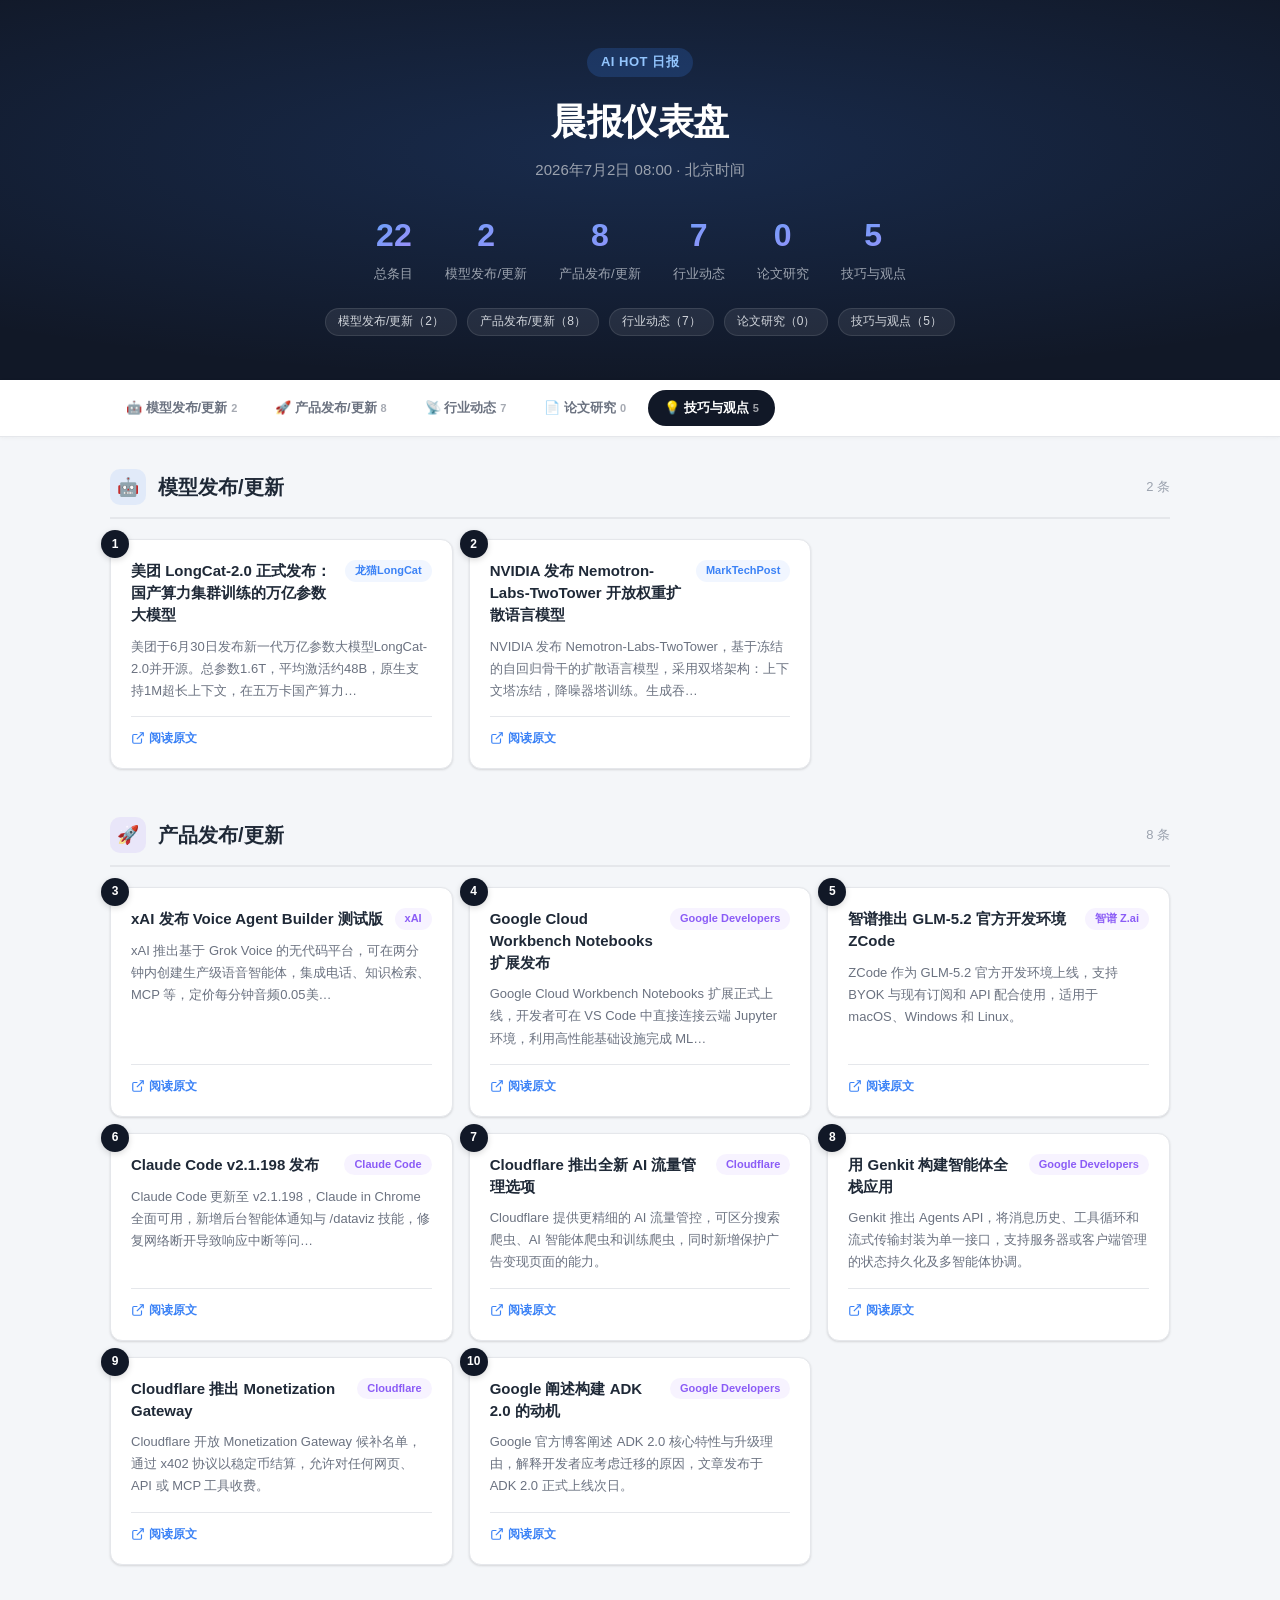
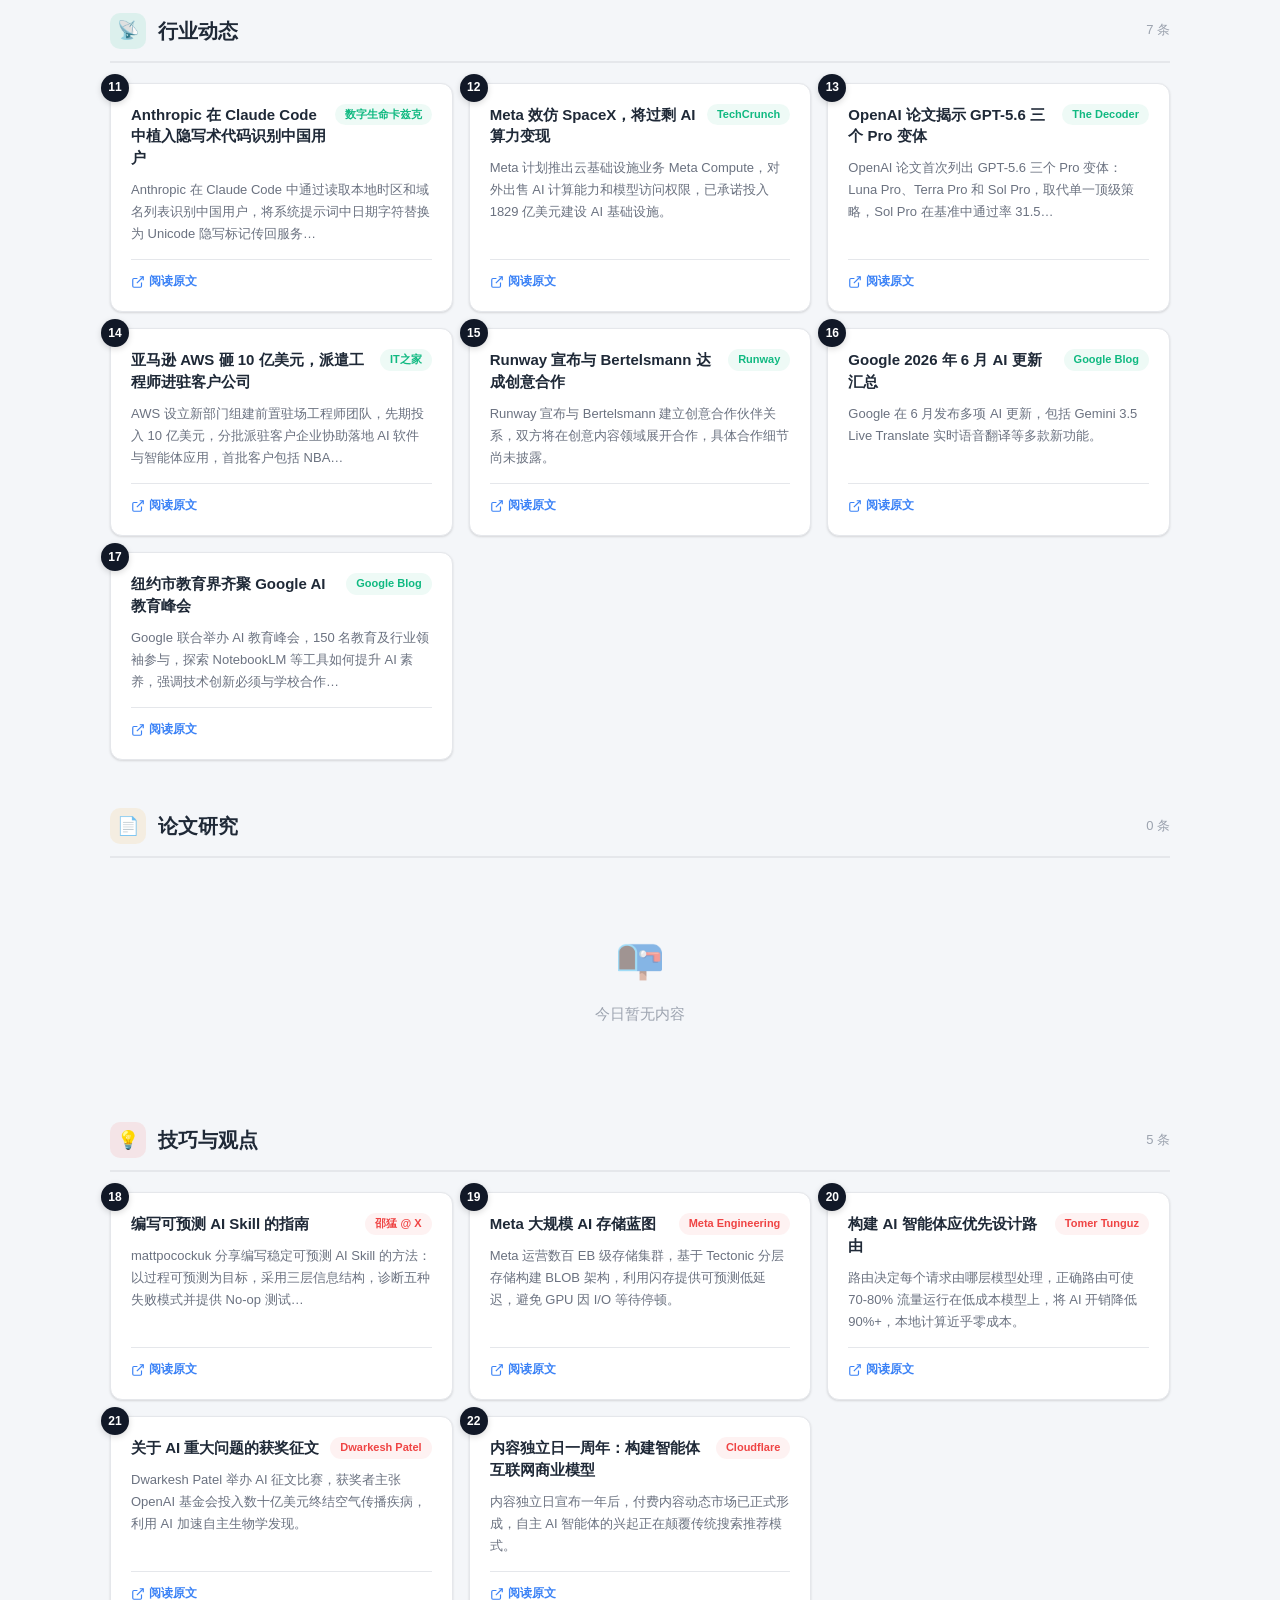
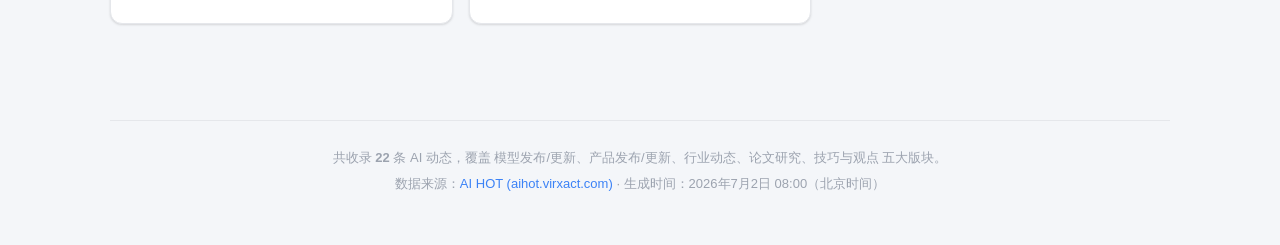
==== ai-daily-2026-07-02.html @ 36b94fb5 "add AI HOT daily report 2026-07-02" ====
<!DOCTYPE html>
<html lang="zh-CN">
<head>
<meta charset="UTF-8">
<meta name="viewport" content="width=device-width, initial-scale=1.0">
<title>AI HOT 日报 — 2026年7月2日</title>
<style>
:root {
  --bg: #f4f6f9;
  --card-bg: #ffffff;
  --hero-bg: #111827;
  --hero-accent: #3b82f6;
  --text-primary: #1f2937;
  --text-secondary: #6b7280;
  --text-muted: #9ca3af;
  --border: #e5e7eb;
  --shadow: 0 1px 3px rgba(0,0,0,.08), 0 1px 2px rgba(0,0,0,.06);
  --shadow-lg: 0 4px 12px rgba(0,0,0,.1);
  --radius: 12px;
  --radius-sm: 8px;
  --chip-bg: #eff6ff;
  --chip-text: #2563eb;
  --tag-colors: #3b82f6, #8b5cf6, #10b981, #f59e0b, #ef4444;
}

*, *::before, *::after { box-sizing: border-box; margin: 0; padding: 0; }

body {
  font-family: -apple-system, BlinkMacSystemFont, "Segoe UI", "PingFang SC", "Hiragino Sans GB", "Microsoft YaHei", "Helvetica Neue", Arial, sans-serif;
  background: var(--bg);
  color: var(--text-primary);
  line-height: 1.6;
  -webkit-font-smoothing: antialiased;
}

/* ── Hero ── */
.hero {
  background: var(--hero-bg);
  color: #fff;
  padding: 48px 24px 44px;
  text-align: center;
  position: relative;
  overflow: hidden;
}
.hero::before {
  content: '';
  position: absolute;
  inset: 0;
  background: radial-gradient(ellipse 80% 60% at 50% 40%, rgba(59,130,246,.18), transparent);
  pointer-events: none;
}
.hero-inner { position: relative; max-width: 720px; margin: 0 auto; }
.hero-badge {
  display: inline-block;
  background: rgba(59,130,246,.2);
  color: #93c5fd;
  font-size: 13px;
  font-weight: 600;
  padding: 4px 14px;
  border-radius: 20px;
  letter-spacing: .5px;
  margin-bottom: 16px;
}
.hero h1 {
  font-size: 36px;
  font-weight: 800;
  letter-spacing: -.5px;
  margin-bottom: 8px;
}
.hero-date {
  font-size: 15px;
  color: #9ca3af;
  margin-bottom: 28px;
}
.hero-stats {
  display: flex;
  justify-content: center;
  gap: 32px;
  flex-wrap: wrap;
}
.stat-item { text-align: center; }
.stat-num {
  font-size: 32px;
  font-weight: 800;
  background: linear-gradient(135deg, #60a5fa, #a78bfa);
  -webkit-background-clip: text;
  -webkit-text-fill-color: transparent;
  background-clip: text;
}
.stat-label { font-size: 13px; color: #9ca3af; margin-top: 2px; }

.hero-section-tags {
  display: flex;
  justify-content: center;
  gap: 10px;
  flex-wrap: wrap;
  margin-top: 24px;
}
.hero-section-tag {
  font-size: 12px;
  padding: 3px 12px;
  border-radius: 14px;
  background: rgba(255,255,255,.08);
  color: #d1d5db;
  border: 1px solid rgba(255,255,255,.1);
}

/* ── Navigation ── */
.nav-wrap {
  position: sticky;
  top: 0;
  z-index: 100;
  background: var(--card-bg);
  border-bottom: 1px solid var(--border);
  box-shadow: 0 1px 4px rgba(0,0,0,.04);
  backdrop-filter: blur(10px);
}
.nav {
  max-width: 1100px;
  margin: 0 auto;
  padding: 10px 20px;
  display: flex;
  gap: 6px;
  overflow-x: auto;
  scrollbar-width: none;
  -ms-overflow-style: none;
}
.nav::-webkit-scrollbar { display: none; }
.nav a {
  flex-shrink: 0;
  text-decoration: none;
  font-size: 13px;
  font-weight: 600;
  color: var(--text-secondary);
  padding: 8px 16px;
  border-radius: 20px;
  transition: all .2s;
  white-space: nowrap;
}
.nav a:hover { background: var(--bg); color: var(--text-primary); }
.nav a.active { background: #111827; color: #fff; }
.nav-count { font-size: 11px; opacity: .6; margin-left: 4px; }

/* ── Main Content ── */
.main {
  max-width: 1100px;
  margin: 0 auto;
  padding: 32px 20px 48px;
}
.section {
  margin-bottom: 48px;
}
.section-header {
  display: flex;
  align-items: center;
  gap: 12px;
  margin-bottom: 20px;
  padding-bottom: 12px;
  border-bottom: 2px solid var(--border);
}
.section-icon {
  width: 36px; height: 36px;
  border-radius: 10px;
  display: flex; align-items: center; justify-content: center;
  font-size: 18px;
  flex-shrink: 0;
}
.section-title {
  font-size: 20px;
  font-weight: 700;
  color: var(--text-primary);
}
.section-count {
  font-size: 13px;
  color: var(--text-muted);
  margin-left: auto;
}

/* ── Cards Grid ── */
.cards {
  display: grid;
  grid-template-columns: repeat(auto-fill, minmax(320px, 1fr));
  gap: 16px;
}
.card {
  background: var(--card-bg);
  border-radius: var(--radius);
  box-shadow: var(--shadow);
  padding: 20px;
  border: 1px solid var(--border);
  transition: box-shadow .2s, transform .2s;
  display: flex;
  flex-direction: column;
  position: relative;
}
.card:hover {
  box-shadow: var(--shadow-lg);
  transform: translateY(-1px);
}
.card-num {
  position: absolute;
  top: -10px;
  left: -10px;
  width: 28px; height: 28px;
  border-radius: 50%;
  background: #111827;
  color: #fff;
  font-size: 12px;
  font-weight: 700;
  display: flex; align-items: center; justify-content: center;
  box-shadow: 0 2px 6px rgba(0,0,0,.15);
}
.card-header {
  display: flex;
  align-items: flex-start;
  justify-content: space-between;
  gap: 8px;
  margin-bottom: 10px;
}
.card-title {
  font-size: 15px;
  font-weight: 700;
  color: var(--text-primary);
  line-height: 1.45;
  flex: 1;
}
.card-source {
  display: inline-block;
  font-size: 11px;
  font-weight: 600;
  padding: 2px 10px;
  border-radius: 12px;
  background: var(--chip-bg);
  color: var(--chip-text);
  white-space: nowrap;
  flex-shrink: 0;
}
.card-summary {
  font-size: 13px;
  color: var(--text-secondary);
  line-height: 1.7;
  flex: 1;
  margin-bottom: 14px;
}
.card-footer {
  display: flex;
  align-items: center;
  justify-content: space-between;
  margin-top: auto;
  padding-top: 12px;
  border-top: 1px solid var(--border);
}
.card-link {
  font-size: 12px;
  font-weight: 600;
  color: var(--hero-accent);
  text-decoration: none;
  display: inline-flex;
  align-items: center;
  gap: 4px;
  transition: color .2s;
}
.card-link:hover { color: #1d4ed8; }
.card-link svg { width: 14px; height: 14px; }

/* ── Empty State ── */
.empty-section {
  text-align: center;
  padding: 48px 20px;
  color: var(--text-muted);
}
.empty-icon { font-size: 40px; margin-bottom: 12px; opacity: .5; }
.empty-text { font-size: 15px; }

/* ── Footer ── */
.footer {
  max-width: 1100px;
  margin: 0 auto;
  padding: 0 20px 48px;
  text-align: center;
}
.footer-inner {
  border-top: 1px solid var(--border);
  padding-top: 24px;
}
.footer-text {
  font-size: 13px;
  color: var(--text-muted);
  line-height: 2;
}
.footer-text a {
  color: var(--hero-accent);
  text-decoration: none;
}
.footer-text a:hover { text-decoration: underline; }

/* ── Responsive ── */
@media (max-width: 768px) {
  .hero { padding: 36px 16px 32px; }
  .hero h1 { font-size: 26px; }
  .hero-stats { gap: 20px; }
  .stat-num { font-size: 26px; }
  .cards { grid-template-columns: 1fr; }
  .section { margin-bottom: 36px; }
}
@media (max-width: 480px) {
  .hero h1 { font-size: 22px; }
  .hero-stats { gap: 16px; }
  .stat-num { font-size: 22px; }
  .hero-section-tags { gap: 6px; }
}
</style>
</head>
<body>

<!-- Hero -->
<header class="hero" id="top">
  <div class="hero-inner">
    <span class="hero-badge">AI HOT 日报</span>
    <h1>晨报仪表盘</h1>
    <p class="hero-date" id="heroDate">—</p>
    <div class="hero-stats" id="heroStats"></div>
    <div class="hero-section-tags" id="heroTags"></div>
  </div>
</header>

<!-- Navigation -->
<nav class="nav-wrap">
  <div class="nav" id="navLinks"></div>
</nav>

<!-- Content -->
<main class="main" id="mainContent"></main>

<!-- Footer -->
<footer class="footer">
  <div class="footer-inner">
    <p class="footer-text" id="footerText"></p>
  </div>
</footer>

<script>
(function() {
  // ── Raw Daily Data ──
  var dailyData = {
    "date":"2026-07-02","generatedAt":"2026-07-02T00:00:00.413Z",
    "sections":[
      {"label":"模型发布/更新","slug":"ai-models","items":[
        {"title":"美团 LongCat-2.0 正式发布：国产算力集群训练的万亿参数大模型","summary":"美团于6月30日发布新一代万亿参数大模型LongCat-2.0并开源。总参数1.6T，平均激活约48B，原生支持1M超长上下文，在五万卡国产算力集群上完成全流程训练与推理。","sourceUrl":"https://mp.weixin.qq.com/s/9XFcx3fmFcmbry5bHMJsow","sourceName":"公众号：龙猫LongCat（美团）"},
        {"title":"NVIDIA 发布 Nemotron-Labs-TwoTower 开放权重扩散语言模型","summary":"NVIDIA 发布 Nemotron-Labs-TwoTower，基于冻结的自回归骨干的扩散语言模型，采用双塔架构：上下文塔冻结，降噪器塔训练。生成吞吐量提升2.42倍。","sourceUrl":"https://www.marktechpost.com/2026/07/01/nvidia-releases-nemotron-labs-twotower","sourceName":"MarkTechPost"}
      ]},
      {"label":"产品发布/更新","slug":"ai-products","items":[
        {"title":"xAI 发布 Voice Agent Builder 测试版","summary":"xAI 推出基于 Grok Voice 的无代码平台，可在两分钟内创建生产级语音智能体，集成电话、知识检索、MCP 等，定价每分钟音频0.05美元。","sourceUrl":"https://x.ai/news/grok-voice-agent-builder","sourceName":"xAI News"},
        {"title":"Google Cloud Workbench Notebooks 扩展发布","summary":"Google Cloud Workbench Notebooks 扩展正式上线，开发者可在 VS Code 中直接连接云端 Jupyter 环境，利用高性能基础设施完成 ML 全流程。","sourceUrl":"https://developers.googleblog.com/ml-development-in-vs-code-with-google-cloud-power-workbench-extension-now-available","sourceName":"Google Developers"},
        {"title":"智谱推出 GLM-5.2 官方开发环境 ZCode","summary":"ZCode 作为 GLM-5.2 官方开发环境上线，支持 BYOK 与现有订阅和 API 配合使用，适用于 macOS、Windows 和 Linux。","sourceUrl":"https://x.com/Zai_org/status/2072349453361557898","sourceName":"智谱 Z.ai"},
        {"title":"Claude Code v2.1.198 发布","summary":"Claude Code 更新至 v2.1.198，Claude in Chrome 全面可用，新增后台智能体通知与 /dataviz 技能，修复网络断开导致响应中断等问题。","sourceUrl":"https://github.com/anthropics/claude-code/releases/tag/v2.1.198","sourceName":"Claude Code"},
        {"title":"Cloudflare 推出全新 AI 流量管理选项","summary":"Cloudflare 提供更精细的 AI 流量管控，可区分搜索爬虫、AI 智能体爬虫和训练爬虫，同时新增保护广告变现页面的能力。","sourceUrl":"https://blog.cloudflare.com/content-independence-day-ai-options","sourceName":"Cloudflare"},
        {"title":"用 Genkit 构建智能体全栈应用","summary":"Genkit 推出 Agents API，将消息历史、工具循环和流式传输封装为单一接口，支持服务器或客户端管理的状态持久化及多智能体协调。","sourceUrl":"https://developers.googleblog.com/build-agentic-full-stack-apps-with-genkit","sourceName":"Google Developers"},
        {"title":"Cloudflare 推出 Monetization Gateway","summary":"Cloudflare 开放 Monetization Gateway 候补名单，通过 x402 协议以稳定币结算，允许对任何网页、API 或 MCP 工具收费。","sourceUrl":"https://blog.cloudflare.com/monetization-gateway","sourceName":"Cloudflare"},
        {"title":"Google 阐述构建 ADK 2.0 的动机","summary":"Google 官方博客阐述 ADK 2.0 核心特性与升级理由，解释开发者应考虑迁移的原因，文章发布于 ADK 2.0 正式上线次日。","sourceUrl":"https://developers.googleblog.com/why-we-built-adk-20","sourceName":"Google Developers"}
      ]},
      {"label":"行业动态","slug":"industry","items":[
        {"title":"Anthropic 在 Claude Code 中植入隐写术代码识别中国用户","summary":"Anthropic 在 Claude Code 中通过读取本地时区和域名列表识别中国用户，将系统提示词中日期字符替换为 Unicode 隐写标记传回服务器，引发争议。","sourceUrl":"https://mp.weixin.qq.com/s/yLb4T2UC16ebKHApdBbgWw","sourceName":"数字生命卡兹克"},
        {"title":"Meta 效仿 SpaceX，将过剩 AI 算力变现","summary":"Meta 计划推出云基础设施业务 Meta Compute，对外出售 AI 计算能力和模型访问权限，已承诺投入 1829 亿美元建设 AI 基础设施。","sourceUrl":"https://techcrunch.com/2026/07/01/meta-like-spacex-looks-to-turn-excess-ai-compute-into-cash","sourceName":"TechCrunch"},
        {"title":"OpenAI 论文揭示 GPT-5.6 三个 Pro 变体","summary":"OpenAI 论文首次列出 GPT-5.6 三个 Pro 变体：Luna Pro、Terra Pro 和 Sol Pro，取代单一顶级策略，Sol Pro 在基准中通过率 31.5% 居首。","sourceUrl":"https://the-decoder.com/openai-paper-reveals-three-gpt-5-6-pro-models-breaking-with-single-top-tier-strategy","sourceName":"The Decoder"},
        {"title":"亚马逊 AWS 砸 10 亿美元，派遣工程师进驻客户公司","summary":"AWS 设立新部门组建前置驻场工程师团队，先期投入 10 亿美元，分批派驻客户企业协助落地 AI 软件与智能体应用，首批客户包括 NBA 与理光。","sourceUrl":"https://www.ithome.com/0/971/071.htm","sourceName":"IT之家"},
        {"title":"Runway 宣布与 Bertelsmann 达成创意合作","summary":"Runway 宣布与 Bertelsmann 建立创意合作伙伴关系，双方将在创意内容领域展开合作，具体合作细节尚未披露。","sourceUrl":"https://runwayml.com/news/runway-announces-creative-partnership-with-bertelsmann","sourceName":"Runway"},
        {"title":"Google 2026 年 6 月 AI 更新汇总","summary":"Google 在 6 月发布多项 AI 更新，包括 Gemini 3.5 Live Translate 实时语音翻译等多款新功能。","sourceUrl":"https://blog.google/innovation-and-ai/technology/ai/google-ai-updates-june-2026","sourceName":"Google Blog"},
        {"title":"纽约市教育界齐聚 Google AI 教育峰会","summary":"Google 联合举办 AI 教育峰会，150 名教育及行业领袖参与，探索 NotebookLM 等工具如何提升 AI 素养，强调技术创新必须与学校合作。","sourceUrl":"https://blog.google/products-and-platforms/products/education/nyc-ai-summit","sourceName":"Google Blog"}
      ]},
      {"label":"论文研究","slug":"paper","items":[]},
      {"label":"技巧与观点","slug":"tip","items":[
        {"title":"编写可预测 AI Skill 的指南","summary":"mattpocockuk 分享编写稳定可预测 AI Skill 的方法：以过程可预测为目标，采用三层信息结构，诊断五种失败模式并提供 No-op 测试。","sourceUrl":"https://x.com/shao__meng/status/2072126769986220157","sourceName":"邵猛 @ X"},
        {"title":"Meta 大规模 AI 存储蓝图","summary":"Meta 运营数百 EB 级存储集群，基于 Tectonic 分层存储构建 BLOB 架构，利用闪存提供可预测低延迟，避免 GPU 因 I/O 等待停顿。","sourceUrl":"https://engineering.fb.com/2026/07/01/data-infrastructure/metas-ai-storage-blueprint-at-scale","sourceName":"Meta Engineering"},
        {"title":"构建 AI 智能体应优先设计路由","summary":"路由决定每个请求由哪层模型处理，正确路由可使 70-80% 流量运行在低成本模型上，将 AI 开销降低 90%+，本地计算近乎零成本。","sourceUrl":"https://www.tomtunguz.com/ai-execution-routing","sourceName":"Tomer Tunguz"},
        {"title":"关于 AI 重大问题的获奖征文","summary":"Dwarkesh Patel 举办 AI 征文比赛，获奖者主张 OpenAI 基金会投入数十亿美元终结空气传播疾病，利用 AI 加速自主生物学发现。","sourceUrl":"https://www.dwarkesh.com/p/blog-prize-winners","sourceName":"Dwarkesh Patel"},
        {"title":"内容独立日一周年：构建智能体互联网商业模型","summary":"内容独立日宣布一年后，付费内容动态市场已正式形成，自主 AI 智能体的兴起正在颠覆传统搜索推荐模式。","sourceUrl":"https://blog.cloudflare.com/agentic-internet-bot-report","sourceName":"Cloudflare"}
      ]}
    ]
  };

  // ── Helpers ──
  var SECTION_SLUGS = ['ai-models','ai-products','industry','paper','tip'];
  var SECTION_LABELS = ['模型发布/更新','产品发布/更新','行业动态','论文研究','技巧与观点'];
  var SECTION_ICONS = ['🤖','🚀','📡','📄','💡'];
  var SECTION_COLORS = ['#3b82f6','#8b5cf6','#10b981','#f59e0b','#ef4444'];

  function fmtBJ(d) { return d.toLocaleDateString('zh-CN',{year:'numeric',month:'long',day:'numeric'}); }
  function fmtFull(d) {
    return d.toLocaleString('zh-CN',{year:'numeric',month:'long',day:'numeric',hour:'2-digit',minute:'2-digit',timeZone:'Asia/Shanghai',hour12:false});
  }

  function shortSource(raw) {
    return raw.replace(/[（(].*[)）]/g,'').replace(/^[^：:]+[：:]\s*/,'').replace(/\s*[（(]?RSS|网页|News[)）]?\s*/gi,'').trim() || raw;
  }

  function truncateCH(str, max) {
    var count = 0, i = 0;
    while (i < str.length && count < max) {
      var ch = str.charCodeAt(i);
      count += (ch >= 0x4e00 && ch <= 0x9fff) || (ch >= 0x3400 && ch <= 0x4dbf) ? 1 : (ch < 256 ? 0.5 : 1);
      i++;
    }
    return i < str.length ? str.slice(0,i).trim() + '…' : str;
  }

  // ── Build sections lookup ──
  var sectionMap = {};
  dailyData.sections.forEach(function(s) { sectionMap[s.label] = s; });

  // ── Merge into fixed 5-section order ──
  var globalIdx = 0;
  var sectionCounts = [];
  var allCards = [];

  var sections = SECTION_LABELS.map(function(label, si) {
    var sec = sectionMap[label] || { label: label, slug: SECTION_SLUGS[si], items: [] };
    var cards = sec.items.map(function(item) {
      globalIdx++;
      return {
        num: globalIdx,
        title: item.title,
        source: shortSource(item.sourceName),
        summary: truncateCH(item.summary, 60),
        url: item.sourceUrl,
        sectionIdx: si
      };
    });
    sectionCounts.push(cards.length);
    allCards.push({ label: label, slug: SECTION_SLUGS[si], icon: SECTION_ICONS[si], color: SECTION_COLORS[si], cards: cards });
    return cards;
  });

  var total = globalIdx;

  // ── Render Hero ──
  var genDate = new Date(dailyData.generatedAt);
  document.getElementById('heroDate').textContent = fmtFull(genDate) + ' · 北京时间';

  var statsHTML = '<div class="stat-item"><div class="stat-num">' + total + '</div><div class="stat-label">总条目</div></div>';
  SECTION_LABELS.forEach(function(l, i) {
    statsHTML += '<div class="stat-item"><div class="stat-num">' + sectionCounts[i] + '</div><div class="stat-label">' + l + '</div></div>';
  });
  document.getElementById('heroStats').innerHTML = statsHTML;

  var tagsHTML = SECTION_LABELS.map(function(l,i) {
    return '<span class="hero-section-tag">' + l + '（' + sectionCounts[i] + '）</span>';
  }).join('');
  document.getElementById('heroTags').innerHTML = tagsHTML;

  // ── Render Nav ──
  var navHTML = SECTION_LABELS.map(function(l,i) {
    return '<a href="#sec-' + SECTION_SLUGS[i] + '">' + SECTION_ICONS[i] + ' ' + l + '<span class="nav-count">' + sectionCounts[i] + '</span></a>';
  }).join('');
  document.getElementById('navLinks').innerHTML = navHTML;

  // ── Render Sections ──
  var mainHTML = '';
  allCards.forEach(function(sec) {
    mainHTML += '<section class="section" id="sec-' + sec.slug + '">';
    mainHTML += '<div class="section-header">';
    mainHTML += '<div class="section-icon" style="background:' + sec.color + '1a;color:' + sec.color + '">' + sec.icon + '</div>';
    mainHTML += '<h2 class="section-title">' + sec.label + '</h2>';
    mainHTML += '<span class="section-count">' + sec.cards.length + ' 条</span>';
    mainHTML += '</div>';

    if (sec.cards.length === 0) {
      mainHTML += '<div class="empty-section"><div class="empty-icon">📭</div><div class="empty-text">今日暂无内容</div></div>';
    } else {
      mainHTML += '<div class="cards">';
      sec.cards.forEach(function(c) {
        mainHTML += '<article class="card">';
        mainHTML += '<span class="card-num">' + c.num + '</span>';
        mainHTML += '<div class="card-header">';
        mainHTML += '<h3 class="card-title">' + esc(c.title) + '</h3>';
        mainHTML += '<span class="card-source" style="background:' + SECTION_COLORS[c.sectionIdx] + '12;color:' + SECTION_COLORS[c.sectionIdx] + '">' + esc(c.source) + '</span>';
        mainHTML += '</div>';
        mainHTML += '<p class="card-summary">' + esc(c.summary) + '</p>';
        mainHTML += '<div class="card-footer">';
        mainHTML += '<a class="card-link" href="' + esc(c.url) + '" target="_blank" rel="noopener noreferrer">';
        mainHTML += '<svg viewBox="0 0 24 24" fill="none" stroke="currentColor" stroke-width="2"><path d="M18 13v6a2 2 0 01-2 2H5a2 2 0 01-2-2V8a2 2 0 012-2h6"/><polyline points="15 3 21 3 21 9"/><line x1="10" y1="14" x2="21" y2="3"/></svg>';
        mainHTML += '阅读原文</a>';
        mainHTML += '</div>';
        mainHTML += '</article>';
      });
      mainHTML += '</div>';
    }
    mainHTML += '</section>';
  });
  document.getElementById('mainContent').innerHTML = mainHTML;

  // ── Footer ──
  document.getElementById('footerText').innerHTML =
    '共收录 <strong>' + total + '</strong> 条 AI 动态，覆盖 ' + SECTION_LABELS.join('、') + ' 五大版块。<br>' +
    '数据来源：<a href="https://aihot.virxact.com" target="_blank" rel="noopener noreferrer">AI HOT (aihot.virxact.com)</a> · ' +
    '生成时间：' + fmtFull(genDate) + '（北京时间）';

  // ── Nav scroll highlight ──
  var navAnchors = document.querySelectorAll('.nav a');
  var observer = new IntersectionObserver(function(entries) {
    entries.forEach(function(e) {
      if (e.isIntersecting) {
        navAnchors.forEach(function(a) { a.classList.remove('active'); });
        var target = document.querySelector('.nav a[href="#' + e.target.id + '"]');
        if (target) target.classList.add('active');
      }
    });
  }, { rootMargin: '-80px 0px -50% 0px' });
  document.querySelectorAll('.section').forEach(function(s) { observer.observe(s); });

  function esc(s) { return String(s).replace(/&/g,'&amp;').replace(/</g,'&lt;').replace(/>/g,'&gt;').replace(/"/g,'&quot;'); }
})();
</script>

</body>
</html>
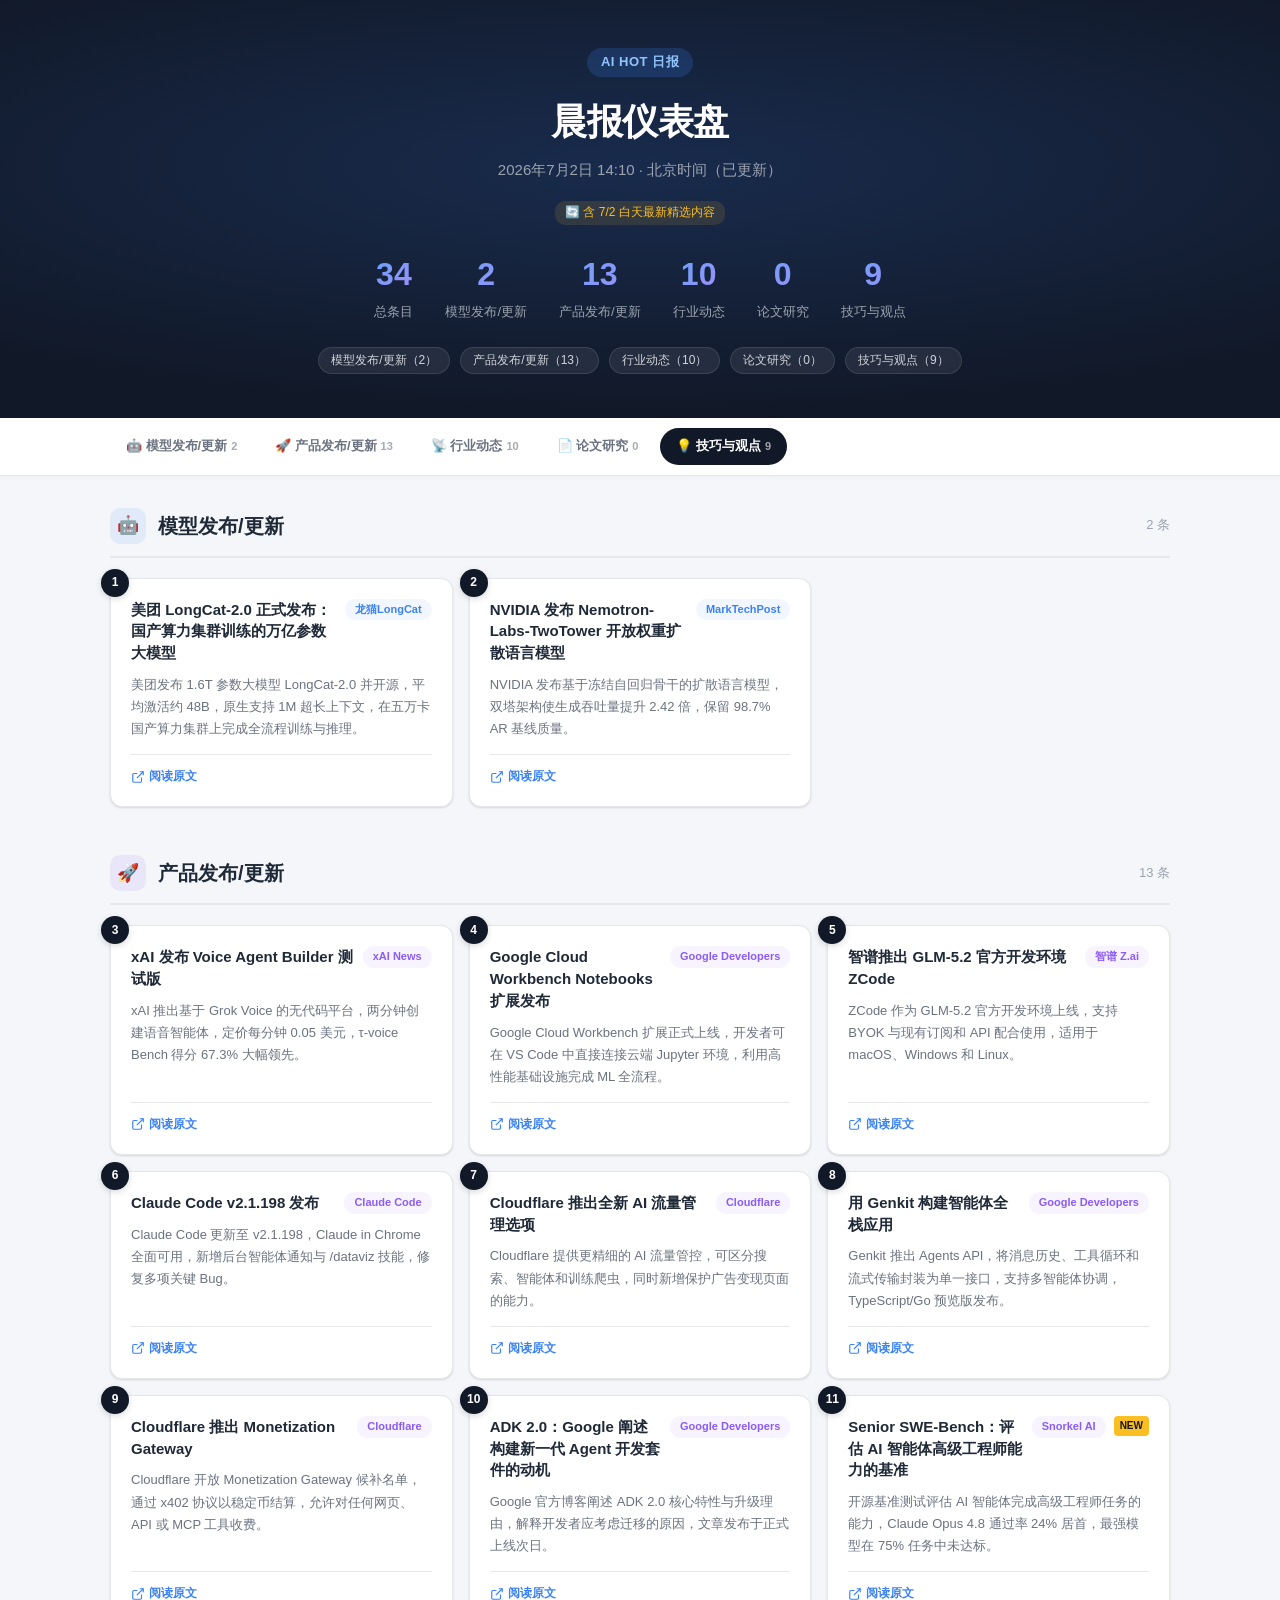
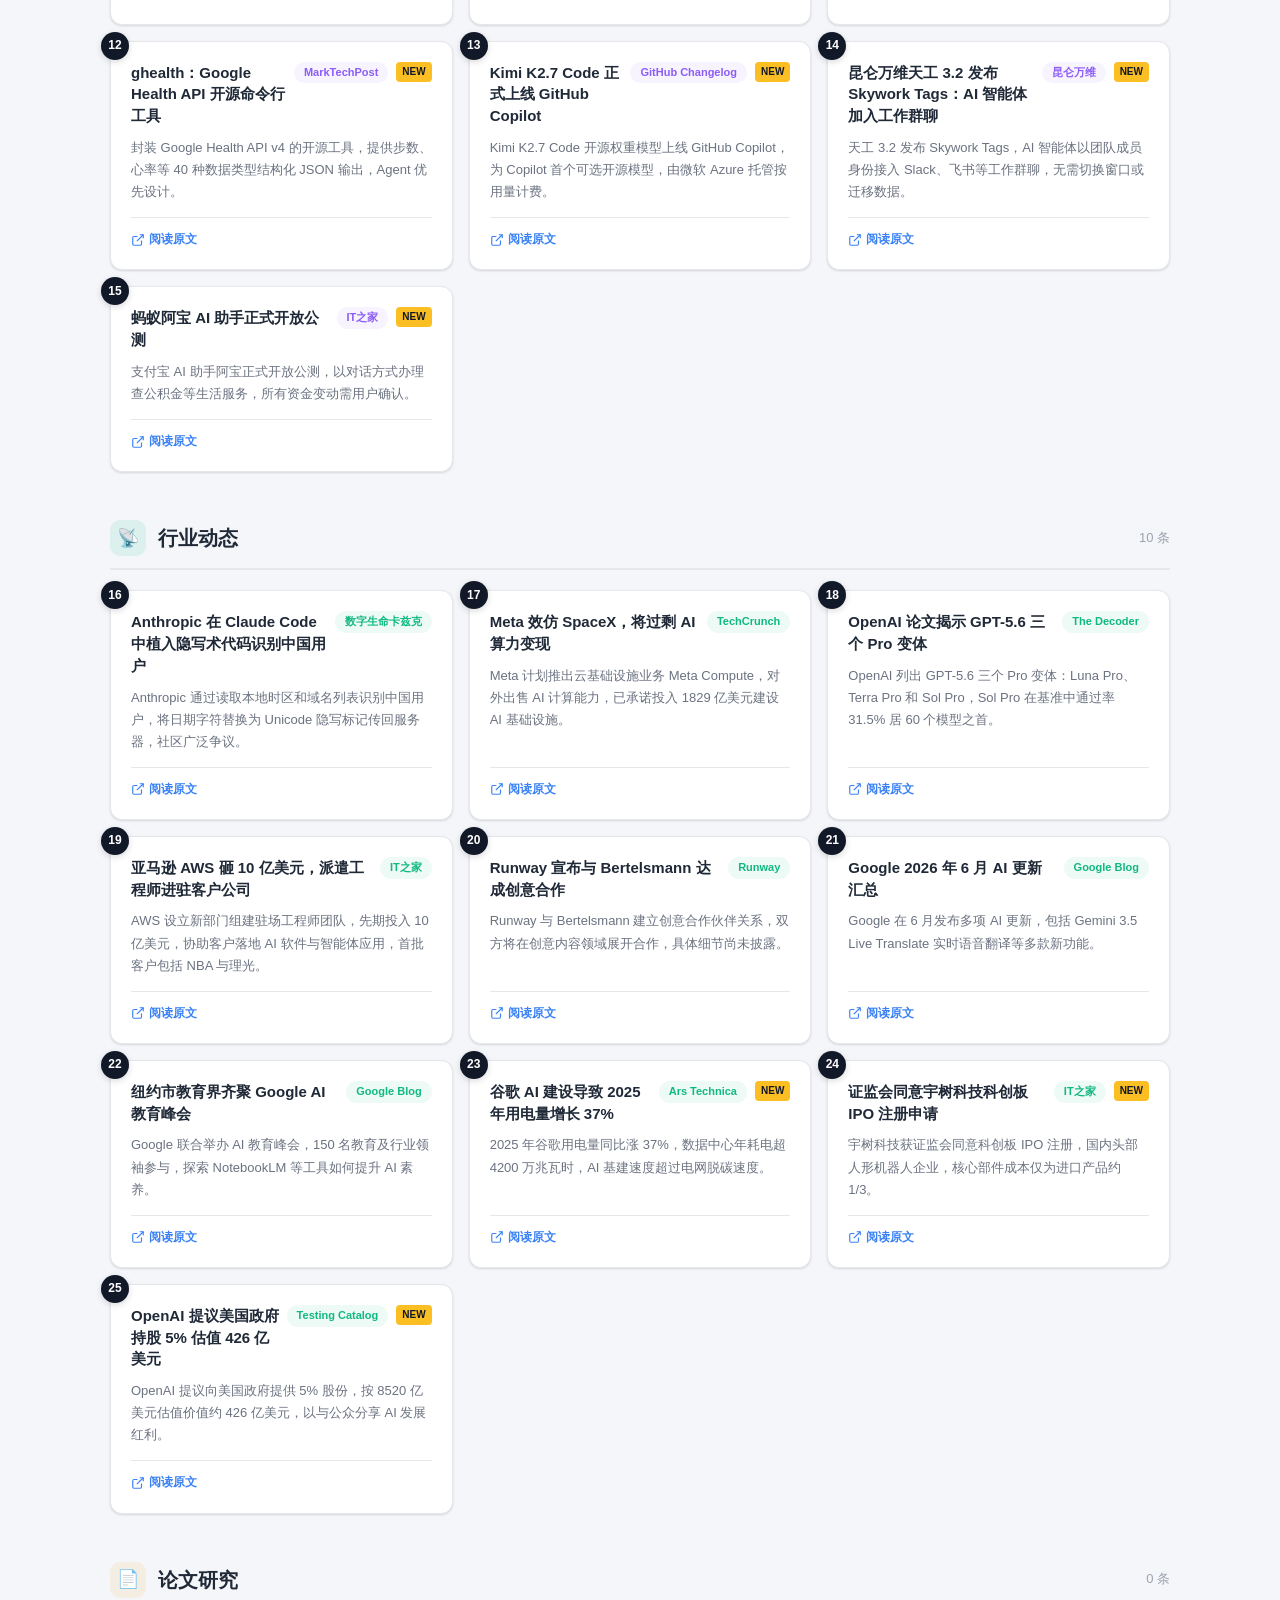
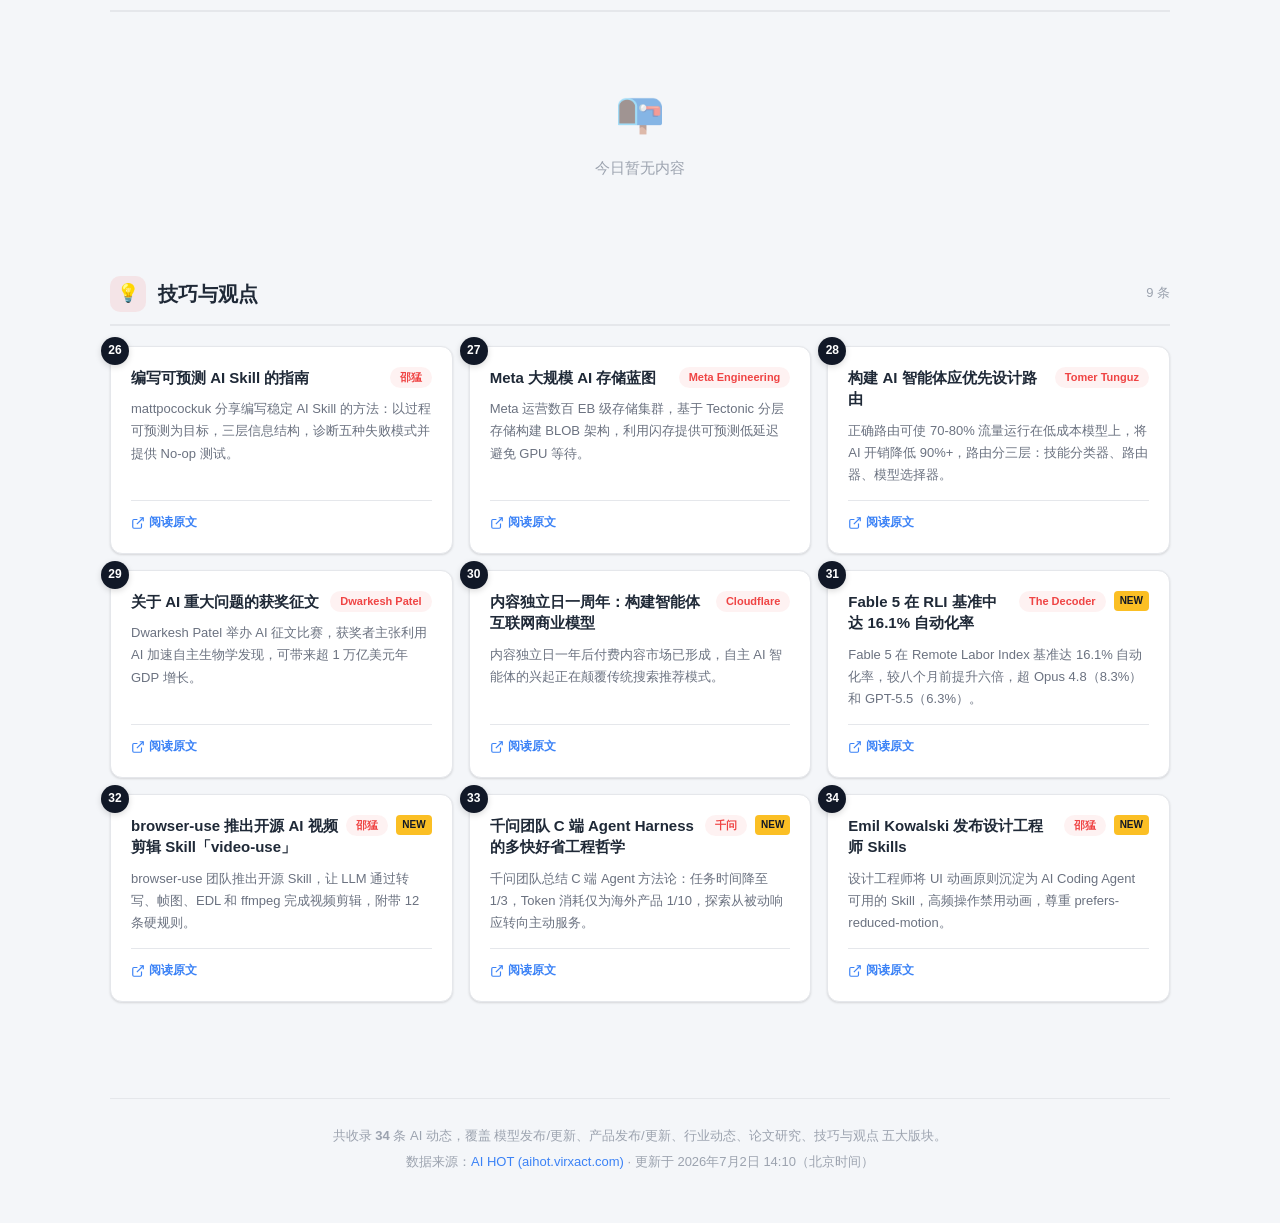
==== commit 72cbb89b: "update AI HOT daily 2026-07-02: merged 16 new selected items (total 34)" ====
--- a/ai-daily-2026-07-02.html
+++ b/ai-daily-2026-07-02.html
@@ -20,11 +20,8 @@
   --radius-sm: 8px;
   --chip-bg: #eff6ff;
   --chip-text: #2563eb;
-  --tag-colors: #3b82f6, #8b5cf6, #10b981, #f59e0b, #ef4444;
-}
-
+}
 *, *::before, *::after { box-sizing: border-box; margin: 0; padding: 0; }
-
 body {
   font-family: -apple-system, BlinkMacSystemFont, "Segoe UI", "PingFang SC", "Hiragino Sans GB", "Microsoft YaHei", "Helvetica Neue", Arial, sans-serif;
   background: var(--bg);
@@ -32,8 +29,6 @@
   line-height: 1.6;
   -webkit-font-smoothing: antialiased;
 }
-
-/* ── Hero ── */
 .hero {
   background: var(--hero-bg);
   color: #fff;
@@ -70,7 +65,16 @@
 .hero-date {
   font-size: 15px;
   color: #9ca3af;
-  margin-bottom: 28px;
+  margin-bottom: 16px;
+}
+.hero-update {
+  font-size: 12px;
+  color: #fbbf24;
+  margin-bottom: 24px;
+  background: rgba(251,191,36,.12);
+  display: inline-block;
+  padding: 2px 10px;
+  border-radius: 10px;
 }
 .hero-stats {
   display: flex;
@@ -88,7 +92,6 @@
   background-clip: text;
 }
 .stat-label { font-size: 13px; color: #9ca3af; margin-top: 2px; }
-
 .hero-section-tags {
   display: flex;
   justify-content: center;
@@ -105,7 +108,6 @@
   border: 1px solid rgba(255,255,255,.1);
 }
 
-/* ── Navigation ── */
 .nav-wrap {
   position: sticky;
   top: 0;
@@ -141,15 +143,12 @@
 .nav a.active { background: #111827; color: #fff; }
 .nav-count { font-size: 11px; opacity: .6; margin-left: 4px; }
 
-/* ── Main Content ── */
 .main {
   max-width: 1100px;
   margin: 0 auto;
   padding: 32px 20px 48px;
 }
-.section {
-  margin-bottom: 48px;
-}
+.section { margin-bottom: 48px; }
 .section-header {
   display: flex;
   align-items: center;
@@ -176,7 +175,6 @@
   margin-left: auto;
 }
 
-/* ── Cards Grid ── */
 .cards {
   display: grid;
   grid-template-columns: repeat(auto-fill, minmax(320px, 1fr));
@@ -196,6 +194,17 @@
 .card:hover {
   box-shadow: var(--shadow-lg);
   transform: translateY(-1px);
+}
+.card-new .card-header::after {
+  content: 'NEW';
+  background: #fbbf24;
+  color: #111827;
+  font-size: 10px;
+  font-weight: 800;
+  padding: 2px 6px;
+  border-radius: 4px;
+  flex-shrink: 0;
+  align-self: flex-start;
 }
 .card-num {
   position: absolute;
@@ -263,7 +272,6 @@
 .card-link:hover { color: #1d4ed8; }
 .card-link svg { width: 14px; height: 14px; }
 
-/* ── Empty State ── */
 .empty-section {
   text-align: center;
   padding: 48px 20px;
@@ -272,7 +280,6 @@
 .empty-icon { font-size: 40px; margin-bottom: 12px; opacity: .5; }
 .empty-text { font-size: 15px; }
 
-/* ── Footer ── */
 .footer {
   max-width: 1100px;
   margin: 0 auto;
@@ -294,7 +301,6 @@
 }
 .footer-text a:hover { text-decoration: underline; }
 
-/* ── Responsive ── */
 @media (max-width: 768px) {
   .hero { padding: 36px 16px 32px; }
   .hero h1 { font-size: 26px; }
@@ -313,26 +319,23 @@
 </head>
 <body>
 
-<!-- Hero -->
 <header class="hero" id="top">
   <div class="hero-inner">
     <span class="hero-badge">AI HOT 日报</span>
     <h1>晨报仪表盘</h1>
-    <p class="hero-date" id="heroDate">—</p>
+    <p class="hero-date" id="heroDate"></p>
+    <p class="hero-update">🔄 含 7/2 白天最新精选内容</p>
     <div class="hero-stats" id="heroStats"></div>
     <div class="hero-section-tags" id="heroTags"></div>
   </div>
 </header>
 
-<!-- Navigation -->
 <nav class="nav-wrap">
   <div class="nav" id="navLinks"></div>
 </nav>
 
-<!-- Content -->
 <main class="main" id="mainContent"></main>
 
-<!-- Footer -->
 <footer class="footer">
   <div class="footer-inner">
     <p class="footer-text" id="footerText"></p>
@@ -341,104 +344,95 @@
 
 <script>
 (function() {
-  // ── Raw Daily Data ──
-  var dailyData = {
-    "date":"2026-07-02","generatedAt":"2026-07-02T00:00:00.413Z",
-    "sections":[
-      {"label":"模型发布/更新","slug":"ai-models","items":[
-        {"title":"美团 LongCat-2.0 正式发布：国产算力集群训练的万亿参数大模型","summary":"美团于6月30日发布新一代万亿参数大模型LongCat-2.0并开源。总参数1.6T，平均激活约48B，原生支持1M超长上下文，在五万卡国产算力集群上完成全流程训练与推理。","sourceUrl":"https://mp.weixin.qq.com/s/9XFcx3fmFcmbry5bHMJsow","sourceName":"公众号：龙猫LongCat（美团）"},
-        {"title":"NVIDIA 发布 Nemotron-Labs-TwoTower 开放权重扩散语言模型","summary":"NVIDIA 发布 Nemotron-Labs-TwoTower，基于冻结的自回归骨干的扩散语言模型，采用双塔架构：上下文塔冻结，降噪器塔训练。生成吞吐量提升2.42倍。","sourceUrl":"https://www.marktechpost.com/2026/07/01/nvidia-releases-nemotron-labs-twotower","sourceName":"MarkTechPost"}
-      ]},
-      {"label":"产品发布/更新","slug":"ai-products","items":[
-        {"title":"xAI 发布 Voice Agent Builder 测试版","summary":"xAI 推出基于 Grok Voice 的无代码平台，可在两分钟内创建生产级语音智能体，集成电话、知识检索、MCP 等，定价每分钟音频0.05美元。","sourceUrl":"https://x.ai/news/grok-voice-agent-builder","sourceName":"xAI News"},
-        {"title":"Google Cloud Workbench Notebooks 扩展发布","summary":"Google Cloud Workbench Notebooks 扩展正式上线，开发者可在 VS Code 中直接连接云端 Jupyter 环境，利用高性能基础设施完成 ML 全流程。","sourceUrl":"https://developers.googleblog.com/ml-development-in-vs-code-with-google-cloud-power-workbench-extension-now-available","sourceName":"Google Developers"},
-        {"title":"智谱推出 GLM-5.2 官方开发环境 ZCode","summary":"ZCode 作为 GLM-5.2 官方开发环境上线，支持 BYOK 与现有订阅和 API 配合使用，适用于 macOS、Windows 和 Linux。","sourceUrl":"https://x.com/Zai_org/status/2072349453361557898","sourceName":"智谱 Z.ai"},
-        {"title":"Claude Code v2.1.198 发布","summary":"Claude Code 更新至 v2.1.198，Claude in Chrome 全面可用，新增后台智能体通知与 /dataviz 技能，修复网络断开导致响应中断等问题。","sourceUrl":"https://github.com/anthropics/claude-code/releases/tag/v2.1.198","sourceName":"Claude Code"},
-        {"title":"Cloudflare 推出全新 AI 流量管理选项","summary":"Cloudflare 提供更精细的 AI 流量管控，可区分搜索爬虫、AI 智能体爬虫和训练爬虫，同时新增保护广告变现页面的能力。","sourceUrl":"https://blog.cloudflare.com/content-independence-day-ai-options","sourceName":"Cloudflare"},
-        {"title":"用 Genkit 构建智能体全栈应用","summary":"Genkit 推出 Agents API，将消息历史、工具循环和流式传输封装为单一接口，支持服务器或客户端管理的状态持久化及多智能体协调。","sourceUrl":"https://developers.googleblog.com/build-agentic-full-stack-apps-with-genkit","sourceName":"Google Developers"},
-        {"title":"Cloudflare 推出 Monetization Gateway","summary":"Cloudflare 开放 Monetization Gateway 候补名单，通过 x402 协议以稳定币结算，允许对任何网页、API 或 MCP 工具收费。","sourceUrl":"https://blog.cloudflare.com/monetization-gateway","sourceName":"Cloudflare"},
-        {"title":"Google 阐述构建 ADK 2.0 的动机","summary":"Google 官方博客阐述 ADK 2.0 核心特性与升级理由，解释开发者应考虑迁移的原因，文章发布于 ADK 2.0 正式上线次日。","sourceUrl":"https://developers.googleblog.com/why-we-built-adk-20","sourceName":"Google Developers"}
-      ]},
-      {"label":"行业动态","slug":"industry","items":[
-        {"title":"Anthropic 在 Claude Code 中植入隐写术代码识别中国用户","summary":"Anthropic 在 Claude Code 中通过读取本地时区和域名列表识别中国用户，将系统提示词中日期字符替换为 Unicode 隐写标记传回服务器，引发争议。","sourceUrl":"https://mp.weixin.qq.com/s/yLb4T2UC16ebKHApdBbgWw","sourceName":"数字生命卡兹克"},
-        {"title":"Meta 效仿 SpaceX，将过剩 AI 算力变现","summary":"Meta 计划推出云基础设施业务 Meta Compute，对外出售 AI 计算能力和模型访问权限，已承诺投入 1829 亿美元建设 AI 基础设施。","sourceUrl":"https://techcrunch.com/2026/07/01/meta-like-spacex-looks-to-turn-excess-ai-compute-into-cash","sourceName":"TechCrunch"},
-        {"title":"OpenAI 论文揭示 GPT-5.6 三个 Pro 变体","summary":"OpenAI 论文首次列出 GPT-5.6 三个 Pro 变体：Luna Pro、Terra Pro 和 Sol Pro，取代单一顶级策略，Sol Pro 在基准中通过率 31.5% 居首。","sourceUrl":"https://the-decoder.com/openai-paper-reveals-three-gpt-5-6-pro-models-breaking-with-single-top-tier-strategy","sourceName":"The Decoder"},
-        {"title":"亚马逊 AWS 砸 10 亿美元，派遣工程师进驻客户公司","summary":"AWS 设立新部门组建前置驻场工程师团队，先期投入 10 亿美元，分批派驻客户企业协助落地 AI 软件与智能体应用，首批客户包括 NBA 与理光。","sourceUrl":"https://www.ithome.com/0/971/071.htm","sourceName":"IT之家"},
-        {"title":"Runway 宣布与 Bertelsmann 达成创意合作","summary":"Runway 宣布与 Bertelsmann 建立创意合作伙伴关系，双方将在创意内容领域展开合作，具体合作细节尚未披露。","sourceUrl":"https://runwayml.com/news/runway-announces-creative-partnership-with-bertelsmann","sourceName":"Runway"},
-        {"title":"Google 2026 年 6 月 AI 更新汇总","summary":"Google 在 6 月发布多项 AI 更新，包括 Gemini 3.5 Live Translate 实时语音翻译等多款新功能。","sourceUrl":"https://blog.google/innovation-and-ai/technology/ai/google-ai-updates-june-2026","sourceName":"Google Blog"},
-        {"title":"纽约市教育界齐聚 Google AI 教育峰会","summary":"Google 联合举办 AI 教育峰会，150 名教育及行业领袖参与，探索 NotebookLM 等工具如何提升 AI 素养，强调技术创新必须与学校合作。","sourceUrl":"https://blog.google/products-and-platforms/products/education/nyc-ai-summit","sourceName":"Google Blog"}
-      ]},
-      {"label":"论文研究","slug":"paper","items":[]},
-      {"label":"技巧与观点","slug":"tip","items":[
-        {"title":"编写可预测 AI Skill 的指南","summary":"mattpocockuk 分享编写稳定可预测 AI Skill 的方法：以过程可预测为目标，采用三层信息结构，诊断五种失败模式并提供 No-op 测试。","sourceUrl":"https://x.com/shao__meng/status/2072126769986220157","sourceName":"邵猛 @ X"},
-        {"title":"Meta 大规模 AI 存储蓝图","summary":"Meta 运营数百 EB 级存储集群，基于 Tectonic 分层存储构建 BLOB 架构，利用闪存提供可预测低延迟，避免 GPU 因 I/O 等待停顿。","sourceUrl":"https://engineering.fb.com/2026/07/01/data-infrastructure/metas-ai-storage-blueprint-at-scale","sourceName":"Meta Engineering"},
-        {"title":"构建 AI 智能体应优先设计路由","summary":"路由决定每个请求由哪层模型处理，正确路由可使 70-80% 流量运行在低成本模型上，将 AI 开销降低 90%+，本地计算近乎零成本。","sourceUrl":"https://www.tomtunguz.com/ai-execution-routing","sourceName":"Tomer Tunguz"},
-        {"title":"关于 AI 重大问题的获奖征文","summary":"Dwarkesh Patel 举办 AI 征文比赛，获奖者主张 OpenAI 基金会投入数十亿美元终结空气传播疾病，利用 AI 加速自主生物学发现。","sourceUrl":"https://www.dwarkesh.com/p/blog-prize-winners","sourceName":"Dwarkesh Patel"},
-        {"title":"内容独立日一周年：构建智能体互联网商业模型","summary":"内容独立日宣布一年后，付费内容动态市场已正式形成，自主 AI 智能体的兴起正在颠覆传统搜索推荐模式。","sourceUrl":"https://blog.cloudflare.com/agentic-internet-bot-report","sourceName":"Cloudflare"}
-      ]}
-    ]
-  };
-
-  // ── Helpers ──
+  var SECTION_LABELS = ['模型发布/更新','产品发布/更新','行业动态','论文研究','技巧与观点'];
   var SECTION_SLUGS = ['ai-models','ai-products','industry','paper','tip'];
-  var SECTION_LABELS = ['模型发布/更新','产品发布/更新','行业动态','论文研究','技巧与观点'];
   var SECTION_ICONS = ['🤖','🚀','📡','📄','💡'];
   var SECTION_COLORS = ['#3b82f6','#8b5cf6','#10b981','#f59e0b','#ef4444'];
 
+  // Merged data: daily base + past-24h selected items
+  var sections = [
+    { // 模型发布/更新
+      items: [
+        {title:"美团 LongCat-2.0 正式发布：国产算力集群训练的万亿参数大模型",source:"龙猫LongCat",summary:"美团发布 1.6T 参数大模型 LongCat-2.0 并开源，平均激活约 48B，原生支持 1M 超长上下文，在五万卡国产算力集群上完成全流程训练与推理。",url:"https://mp.weixin.qq.com/s/9XFcx3fmFcmbry5bHMJsow",isNew:false},
+        {title:"NVIDIA 发布 Nemotron-Labs-TwoTower 开放权重扩散语言模型",source:"MarkTechPost",summary:"NVIDIA 发布基于冻结自回归骨干的扩散语言模型，双塔架构使生成吞吐量提升 2.42 倍，保留 98.7% AR 基线质量。",url:"https://www.marktechpost.com/2026/07/01/nvidia-releases-nemotron-labs-twotower",isNew:false}
+      ]
+    },
+    { // 产品发布/更新
+      items: [
+        {title:"xAI 发布 Voice Agent Builder 测试版",source:"xAI News",summary:"xAI 推出基于 Grok Voice 的无代码平台，两分钟创建语音智能体，定价每分钟 0.05 美元，τ-voice Bench 得分 67.3% 大幅领先。",url:"https://x.ai/news/grok-voice-agent-builder",isNew:false},
+        {title:"Google Cloud Workbench Notebooks 扩展发布",source:"Google Developers",summary:"Google Cloud Workbench 扩展正式上线，开发者可在 VS Code 中直接连接云端 Jupyter 环境，利用高性能基础设施完成 ML 全流程。",url:"https://developers.googleblog.com/ml-development-in-vs-code-with-google-cloud-power-workbench-extension-now-available",isNew:false},
+        {title:"智谱推出 GLM-5.2 官方开发环境 ZCode",source:"智谱 Z.ai",summary:"ZCode 作为 GLM-5.2 官方开发环境上线，支持 BYOK 与现有订阅和 API 配合使用，适用于 macOS、Windows 和 Linux。",url:"https://x.com/Zai_org/status/2072349453361557898",isNew:false},
+        {title:"Claude Code v2.1.198 发布",source:"Claude Code",summary:"Claude Code 更新至 v2.1.198，Claude in Chrome 全面可用，新增后台智能体通知与 /dataviz 技能，修复多项关键 Bug。",url:"https://github.com/anthropics/claude-code/releases/tag/v2.1.198",isNew:false},
+        {title:"Cloudflare 推出全新 AI 流量管理选项",source:"Cloudflare",summary:"Cloudflare 提供更精细的 AI 流量管控，可区分搜索、智能体和训练爬虫，同时新增保护广告变现页面的能力。",url:"https://blog.cloudflare.com/content-independence-day-ai-options",isNew:false},
+        {title:"用 Genkit 构建智能体全栈应用",source:"Google Developers",summary:"Genkit 推出 Agents API，将消息历史、工具循环和流式传输封装为单一接口，支持多智能体协调，TypeScript/Go 预览版发布。",url:"https://developers.googleblog.com/build-agentic-full-stack-apps-with-genkit",isNew:false},
+        {title:"Cloudflare 推出 Monetization Gateway",source:"Cloudflare",summary:"Cloudflare 开放 Monetization Gateway 候补名单，通过 x402 协议以稳定币结算，允许对任何网页、API 或 MCP 工具收费。",url:"https://blog.cloudflare.com/monetization-gateway",isNew:false},
+        {title:"ADK 2.0：Google 阐述构建新一代 Agent 开发套件的动机",source:"Google Developers",summary:"Google 官方博客阐述 ADK 2.0 核心特性与升级理由，解释开发者应考虑迁移的原因，文章发布于正式上线次日。",url:"https://developers.googleblog.com/why-we-built-adk-20",isNew:false},
+        {title:"Senior SWE-Bench：评估 AI 智能体高级工程师能力的基准",source:"Snorkel AI",summary:"开源基准测试评估 AI 智能体完成高级工程师任务的能力，Claude Opus 4.8 通过率 24% 居首，最强模型在 75% 任务中未达标。",url:"https://senior-swe-bench.snorkel.ai/",isNew:true},
+        {title:"ghealth：Google Health API 开源命令行工具",source:"MarkTechPost",summary:"封装 Google Health API v4 的开源工具，提供步数、心率等 40 种数据类型结构化 JSON 输出，Agent 优先设计。",url:"https://www.marktechpost.com/2026/07/02/the-google-health-api-got-a-cli-ghealth-is-an-open-source-tool-for-your-fitbit-air-data",isNew:true},
+        {title:"Kimi K2.7 Code 正式上线 GitHub Copilot",source:"GitHub Changelog",summary:"Kimi K2.7 Code 开源权重模型上线 GitHub Copilot，为 Copilot 首个可选开源模型，由微软 Azure 托管按用量计费。",url:"https://github.blog/changelog/2026-07-01-kimi-k2-7-is-now-available-in-github-copilot",isNew:true},
+        {title:"昆仑万维天工 3.2 发布 Skywork Tags：AI 智能体加入工作群聊",source:"昆仑万维",summary:"天工 3.2 发布 Skywork Tags，AI 智能体以团队成员身份接入 Slack、飞书等工作群聊，无需切换窗口或迁移数据。",url:"https://mp.weixin.qq.com/s/OqL6ID-mAel8XN-slYgXOA",isNew:true},
+        {title:"蚂蚁阿宝 AI 助手正式开放公测",source:"IT之家",summary:"支付宝 AI 助手阿宝正式开放公测，以对话方式办理查公积金等生活服务，所有资金变动需用户确认。",url:"https://www.ithome.com/0/971/469.htm",isNew:true}
+      ]
+    },
+    { // 行业动态
+      items: [
+        {title:"Anthropic 在 Claude Code 中植入隐写术代码识别中国用户",source:"数字生命卡兹克",summary:"Anthropic 通过读取本地时区和域名列表识别中国用户，将日期字符替换为 Unicode 隐写标记传回服务器，社区广泛争议。",url:"https://mp.weixin.qq.com/s/yLb4T2UC16ebKHApdBbgWw",isNew:false},
+        {title:"Meta 效仿 SpaceX，将过剩 AI 算力变现",source:"TechCrunch",summary:"Meta 计划推出云基础设施业务 Meta Compute，对外出售 AI 计算能力，已承诺投入 1829 亿美元建设 AI 基础设施。",url:"https://techcrunch.com/2026/07/01/meta-like-spacex-looks-to-turn-excess-ai-compute-into-cash",isNew:false},
+        {title:"OpenAI 论文揭示 GPT-5.6 三个 Pro 变体",source:"The Decoder",summary:"OpenAI 列出 GPT-5.6 三个 Pro 变体：Luna Pro、Terra Pro 和 Sol Pro，Sol Pro 在基准中通过率 31.5% 居 60 个模型之首。",url:"https://the-decoder.com/openai-paper-reveals-three-gpt-5-6-pro-models-breaking-with-single-top-tier-strategy",isNew:false},
+        {title:"亚马逊 AWS 砸 10 亿美元，派遣工程师进驻客户公司",source:"IT之家",summary:"AWS 设立新部门组建驻场工程师团队，先期投入 10 亿美元，协助客户落地 AI 软件与智能体应用，首批客户包括 NBA 与理光。",url:"https://www.ithome.com/0/971/071.htm",isNew:false},
+        {title:"Runway 宣布与 Bertelsmann 达成创意合作",source:"Runway",summary:"Runway 与 Bertelsmann 建立创意合作伙伴关系，双方将在创意内容领域展开合作，具体细节尚未披露。",url:"https://runwayml.com/news/runway-announces-creative-partnership-with-bertelsmann",isNew:false},
+        {title:"Google 2026 年 6 月 AI 更新汇总",source:"Google Blog",summary:"Google 在 6 月发布多项 AI 更新，包括 Gemini 3.5 Live Translate 实时语音翻译等多款新功能。",url:"https://blog.google/innovation-and-ai/technology/ai/google-ai-updates-june-2026",isNew:false},
+        {title:"纽约市教育界齐聚 Google AI 教育峰会",source:"Google Blog",summary:"Google 联合举办 AI 教育峰会，150 名教育及行业领袖参与，探索 NotebookLM 等工具如何提升 AI 素养。",url:"https://blog.google/products-and-platforms/products/education/nyc-ai-summit",isNew:false},
+        {title:"谷歌 AI 建设导致 2025 年用电量增长 37%",source:"Ars Technica",summary:"2025 年谷歌用电量同比涨 37%，数据中心年耗电超 4200 万兆瓦时，AI 基建速度超过电网脱碳速度。",url:"https://arstechnica.com/ai/2026/07/googles-ai-buildout-drove-37-increase-in-electricity-use-in-2025",isNew:true},
+        {title:"证监会同意宇树科技科创板 IPO 注册申请",source:"IT之家",summary:"宇树科技获证监会同意科创板 IPO 注册，国内头部人形机器人企业，核心部件成本仅为进口产品约 1/3。",url:"https://www.ithome.com/0/971/790.htm",isNew:true},
+        {title:"OpenAI 提议美国政府持股 5% 估值 426 亿美元",source:"Testing Catalog",summary:"OpenAI 提议向美国政府提供 5% 股份，按 8520 亿美元估值价值约 426 亿美元，以与公众分享 AI 发展红利。",url:"https://x.com/testingcatalog/status/2072585845542969583",isNew:true}
+      ]
+    },
+    { // 论文研究
+      items: []
+    },
+    { // 技巧与观点
+      items: [
+        {title:"编写可预测 AI Skill 的指南",source:"邵猛",summary:"mattpocockuk 分享编写稳定 AI Skill 的方法：以过程可预测为目标，三层信息结构，诊断五种失败模式并提供 No-op 测试。",url:"https://x.com/shao__meng/status/2072126769986220157",isNew:false},
+        {title:"Meta 大规模 AI 存储蓝图",source:"Meta Engineering",summary:"Meta 运营数百 EB 级存储集群，基于 Tectonic 分层存储构建 BLOB 架构，利用闪存提供可预测低延迟避免 GPU 等待。",url:"https://engineering.fb.com/2026/07/01/data-infrastructure/metas-ai-storage-blueprint-at-scale",isNew:false},
+        {title:"构建 AI 智能体应优先设计路由",source:"Tomer Tunguz",summary:"正确路由可使 70-80% 流量运行在低成本模型上，将 AI 开销降低 90%+，路由分三层：技能分类器、路由器、模型选择器。",url:"https://www.tomtunguz.com/ai-execution-routing",isNew:false},
+        {title:"关于 AI 重大问题的获奖征文",source:"Dwarkesh Patel",summary:"Dwarkesh Patel 举办 AI 征文比赛，获奖者主张利用 AI 加速自主生物学发现，可带来超 1 万亿美元年 GDP 增长。",url:"https://www.dwarkesh.com/p/blog-prize-winners",isNew:false},
+        {title:"内容独立日一周年：构建智能体互联网商业模型",source:"Cloudflare",summary:"内容独立日一年后付费内容市场已形成，自主 AI 智能体的兴起正在颠覆传统搜索推荐模式。",url:"https://blog.cloudflare.com/agentic-internet-bot-report",isNew:false},
+        {title:"Fable 5 在 RLI 基准中达 16.1% 自动化率",source:"The Decoder",summary:"Fable 5 在 Remote Labor Index 基准达 16.1% 自动化率，较八个月前提升六倍，超 Opus 4.8（8.3%）和 GPT-5.5（6.3%）。",url:"https://the-decoder.com/ai-agents-can-now-complete-16-percent-of-freelance-jobs-at-pro-quality-up-from-2-5-percent-eight-months-ago",isNew:true},
+        {title:"browser-use 推出开源 AI 视频剪辑 Skill「video-use」",source:"邵猛",summary:"browser-use 团队推出开源 Skill，让 LLM 通过转写、帧图、EDL 和 ffmpeg 完成视频剪辑，附带 12 条硬规则。",url:"https://x.com/shao__meng/status/2072644710523691110",isNew:true},
+        {title:"千问团队 C 端 Agent Harness 的多快好省工程哲学",source:"千问",summary:"千问团队总结 C 端 Agent 方法论：任务时间降至 1/3，Token 消耗仅为海外产品 1/10，探索从被动响应转向主动服务。",url:"https://mp.weixin.qq.com/s/l70iUM0bIpG9EdV9Px7QPQ",isNew:true},
+        {title:"Emil Kowalski 发布设计工程师 Skills",source:"邵猛",summary:"设计工程师将 UI 动画原则沉淀为 AI Coding Agent 可用的 Skill，高频操作禁用动画，尊重 prefers-reduced-motion。",url:"https://x.com/shao__meng/status/2072484635955900792",isNew:true}
+      ]
+    }
+  ];
+
+  // ── Helpers ──
   function fmtBJ(d) { return d.toLocaleDateString('zh-CN',{year:'numeric',month:'long',day:'numeric'}); }
   function fmtFull(d) {
     return d.toLocaleString('zh-CN',{year:'numeric',month:'long',day:'numeric',hour:'2-digit',minute:'2-digit',timeZone:'Asia/Shanghai',hour12:false});
   }
 
-  function shortSource(raw) {
-    return raw.replace(/[（(].*[)）]/g,'').replace(/^[^：:]+[：:]\s*/,'').replace(/\s*[（(]?RSS|网页|News[)）]?\s*/gi,'').trim() || raw;
-  }
-
-  function truncateCH(str, max) {
-    var count = 0, i = 0;
-    while (i < str.length && count < max) {
-      var ch = str.charCodeAt(i);
-      count += (ch >= 0x4e00 && ch <= 0x9fff) || (ch >= 0x3400 && ch <= 0x4dbf) ? 1 : (ch < 256 ? 0.5 : 1);
-      i++;
-    }
-    return i < str.length ? str.slice(0,i).trim() + '…' : str;
-  }
-
-  // ── Build sections lookup ──
-  var sectionMap = {};
-  dailyData.sections.forEach(function(s) { sectionMap[s.label] = s; });
-
-  // ── Merge into fixed 5-section order ──
+  // ── Build ──
   var globalIdx = 0;
   var sectionCounts = [];
-  var allCards = [];
-
-  var sections = SECTION_LABELS.map(function(label, si) {
-    var sec = sectionMap[label] || { label: label, slug: SECTION_SLUGS[si], items: [] };
-    var cards = sec.items.map(function(item) {
+  var genDate = new Date('2026-07-02T14:10:00+08:00'); // approx update time BJ
+
+  document.getElementById('heroDate').textContent = fmtFull(genDate) + ' · 北京时间（已更新）';
+
+  sections.forEach(function(sec) {
+    sec.cards = sec.items.map(function(item) {
       globalIdx++;
-      return {
-        num: globalIdx,
-        title: item.title,
-        source: shortSource(item.sourceName),
-        summary: truncateCH(item.summary, 60),
-        url: item.sourceUrl,
-        sectionIdx: si
-      };
+      return {num:globalIdx, title:item.title, source:item.source, summary:item.summary, url:item.url, isNew:item.isNew, color:sec.color};
     });
-    sectionCounts.push(cards.length);
-    allCards.push({ label: label, slug: SECTION_SLUGS[si], icon: SECTION_ICONS[si], color: SECTION_COLORS[si], cards: cards });
-    return cards;
+    sectionCounts.push(sec.cards.length);
+    sec.color = SECTION_COLORS[sections.indexOf(sec)];
   });
 
   var total = globalIdx;
 
-  // ── Render Hero ──
-  var genDate = new Date(dailyData.generatedAt);
-  document.getElementById('heroDate').textContent = fmtFull(genDate) + ' · 北京时间';
-
+  // Hero stats
   var statsHTML = '<div class="stat-item"><div class="stat-num">' + total + '</div><div class="stat-label">总条目</div></div>';
-  SECTION_LABELS.forEach(function(l, i) {
+  SECTION_LABELS.forEach(function(l,i) {
     statsHTML += '<div class="stat-item"><div class="stat-num">' + sectionCounts[i] + '</div><div class="stat-label">' + l + '</div></div>';
   });
   document.getElementById('heroStats').innerHTML = statsHTML;
@@ -448,19 +442,19 @@
   }).join('');
   document.getElementById('heroTags').innerHTML = tagsHTML;
 
-  // ── Render Nav ──
+  // Nav
   var navHTML = SECTION_LABELS.map(function(l,i) {
     return '<a href="#sec-' + SECTION_SLUGS[i] + '">' + SECTION_ICONS[i] + ' ' + l + '<span class="nav-count">' + sectionCounts[i] + '</span></a>';
   }).join('');
   document.getElementById('navLinks').innerHTML = navHTML;
 
-  // ── Render Sections ──
+  // Sections
   var mainHTML = '';
-  allCards.forEach(function(sec) {
-    mainHTML += '<section class="section" id="sec-' + sec.slug + '">';
+  sections.forEach(function(sec, si) {
+    mainHTML += '<section class="section" id="sec-' + SECTION_SLUGS[si] + '">';
     mainHTML += '<div class="section-header">';
-    mainHTML += '<div class="section-icon" style="background:' + sec.color + '1a;color:' + sec.color + '">' + sec.icon + '</div>';
-    mainHTML += '<h2 class="section-title">' + sec.label + '</h2>';
+    mainHTML += '<div class="section-icon" style="background:' + SECTION_COLORS[si] + '1a;color:' + SECTION_COLORS[si] + '">' + SECTION_ICONS[si] + '</div>';
+    mainHTML += '<h2 class="section-title">' + SECTION_LABELS[si] + '</h2>';
     mainHTML += '<span class="section-count">' + sec.cards.length + ' 条</span>';
     mainHTML += '</div>';
 
@@ -469,11 +463,12 @@
     } else {
       mainHTML += '<div class="cards">';
       sec.cards.forEach(function(c) {
-        mainHTML += '<article class="card">';
+        var newClass = c.isNew ? ' card-new' : '';
+        mainHTML += '<article class="card' + newClass + '">';
         mainHTML += '<span class="card-num">' + c.num + '</span>';
         mainHTML += '<div class="card-header">';
         mainHTML += '<h3 class="card-title">' + esc(c.title) + '</h3>';
-        mainHTML += '<span class="card-source" style="background:' + SECTION_COLORS[c.sectionIdx] + '12;color:' + SECTION_COLORS[c.sectionIdx] + '">' + esc(c.source) + '</span>';
+        mainHTML += '<span class="card-source" style="background:' + SECTION_COLORS[si] + '12;color:' + SECTION_COLORS[si] + '">' + esc(c.source) + '</span>';
         mainHTML += '</div>';
         mainHTML += '<p class="card-summary">' + esc(c.summary) + '</p>';
         mainHTML += '<div class="card-footer">';
@@ -489,13 +484,13 @@
   });
   document.getElementById('mainContent').innerHTML = mainHTML;
 
-  // ── Footer ──
+  // Footer
   document.getElementById('footerText').innerHTML =
     '共收录 <strong>' + total + '</strong> 条 AI 动态，覆盖 ' + SECTION_LABELS.join('、') + ' 五大版块。<br>' +
     '数据来源：<a href="https://aihot.virxact.com" target="_blank" rel="noopener noreferrer">AI HOT (aihot.virxact.com)</a> · ' +
-    '生成时间：' + fmtFull(genDate) + '（北京时间）';
-
-  // ── Nav scroll highlight ──
+    '更新于 ' + fmtFull(genDate) + '（北京时间）';
+
+  // Nav scroll highlight
   var navAnchors = document.querySelectorAll('.nav a');
   var observer = new IntersectionObserver(function(entries) {
     entries.forEach(function(e) {
@@ -511,6 +506,5 @@
   function esc(s) { return String(s).replace(/&/g,'&amp;').replace(/</g,'&lt;').replace(/>/g,'&gt;').replace(/"/g,'&quot;'); }
 })();
 </script>
-
 </body>
 </html>
